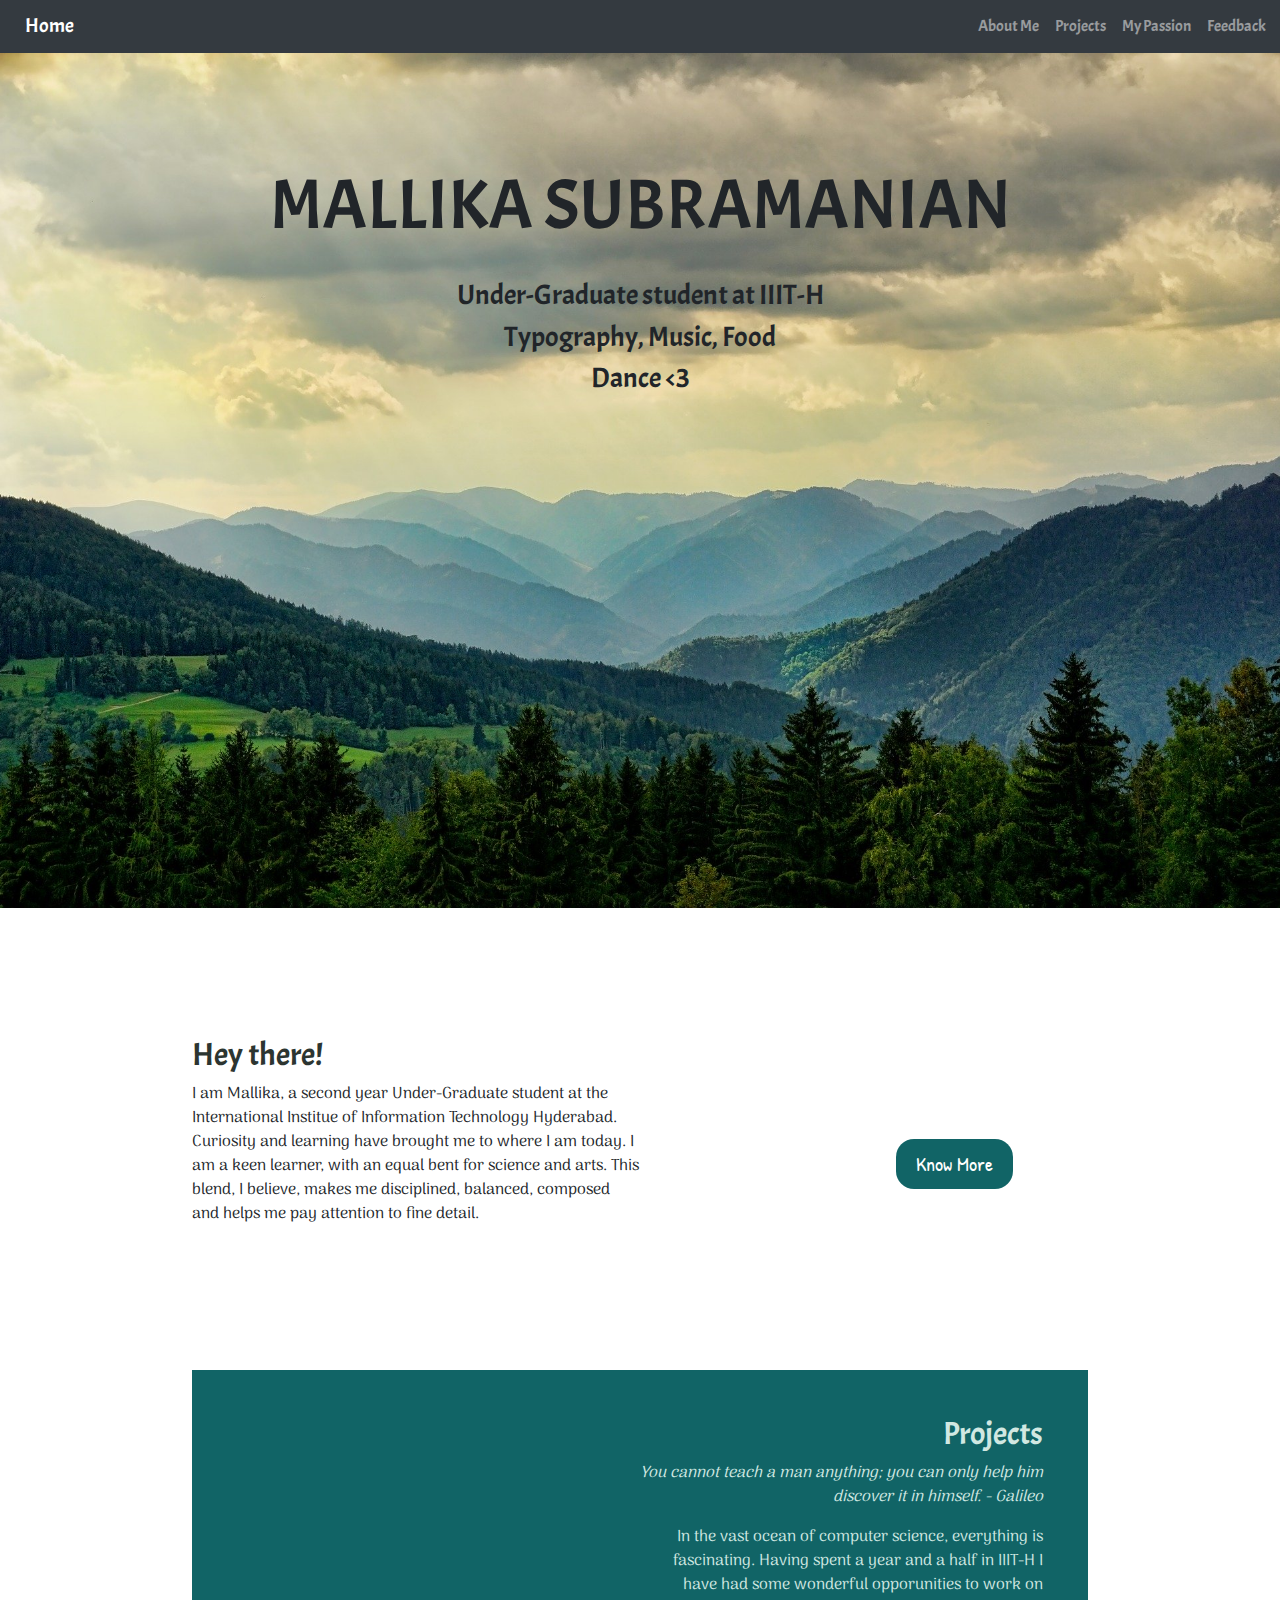
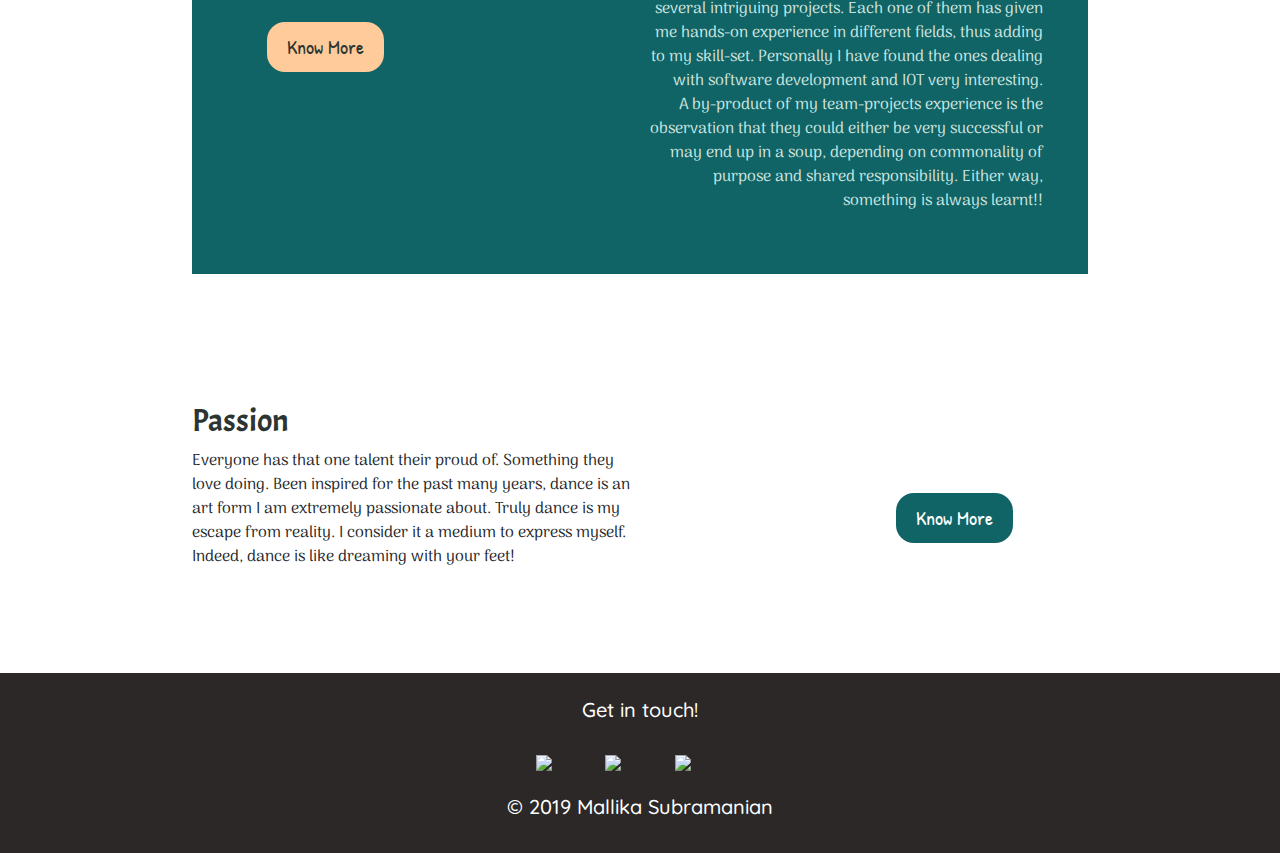
==== index.html @ 4d2db13b "Index.html" ====
<!DOCTYPE html>
<html lang="en" dir="ltr">
  <head>
    <meta charset="utf-8">
    <title>Mallika Subramanian</title>
    <meta name="viewport" content="width=device-width, initial-scale=1">
    <link rel="shortcut icon" href="../img/favicon-16x16.png" type="image/x-icon">
    

    <script src='https://ajax.googleapis.com/ajax/libs/jquery/3.1.1/jquery.min.js'></script>
    <link href="https://fonts.googleapis.com/css?family=Acme|Bangers|Boogaloo|Arima+Madurai:500|Indie+Flower|Markazi+Text|Quicksand|Special+Elite" rel="stylesheet">
    <link href="https://fonts.googleapis.com/css?family=Cookie|Quattrocento|Patrick+Hand|Roboto+Slab" rel="stylesheet">

    <!-- Required meta tags -->
    <meta charset="utf-8">
    <meta name="viewport" content="width=device-width, initial-scale=1, shrink-to-fit=no">

    <!-- Bootstrap CSS -->
    <link rel="stylesheet" href="https://stackpath.bootstrapcdn.com/bootstrap/4.3.1/css/bootstrap.min.css" integrity="sha384-ggOyR0iXCbMQv3Xipma34MD+dH/1fQ784/j6cY/iJTQUOhcWr7x9JvoRxT2MZw1T" crossorigin="anonymous">
    <link rel="stylesheet" href="../css/styles.css">

  </head>
  <body>

      <!-- Navigation bar -->
    <nav class="nav navbar-expand-lg navbar-dark bg-dark" style="z-index: 2;" id="fix">

     <a class="navbar-brand" href="index.html">Home</a>
     <button class="navbar-toggler" type="button" data-toggle="collapse" data-target="#navbarTogglerDemo02">
        <span class="navbar-toggler-icon"></span>
    </button>
      <div class="collapse navbar-collapse" id="navbarTogglerDemo02">
          <ul class="navbar-nav ml-auto">
            <li class="nav-item">
                <a class="nav-link" href="#index-about">About Me</a>
            </li>
            <li class="nav-item">
                <a class="nav-link" href="#index-projects">Projects</a>
            </li>
            <li class="nav-item">
                <a class="nav-link" href="#index-my-passion">My Passion</a>
            </li>
            <li class="nav-item">
                <a class="nav-link" href="./html/feedback.html">Feedback</a>
            </li>
        </ul>
      </div>
    </nav>

  <!-- *****************************TOP CONTAINER  ***********************************-->

    <div class="top-container container-fluid">
      <div class="text-center mallika container-fluid">
        <h1 class="name container-fluid" style="font-size: 5.5vw;">MALLIKA SUBRAMANIAN</h1>
        <br>
        <!-- <div class="mallikatext container-fluid"> -->
        <h3>Under-Graduate student at IIIT-H</h3>
        <h3>Typography, Music, Food</h3>
        <h3>Dance <3</h3>
        <!-- </div> -->
      </div>
    </div>

<div class="about-me container-fluid" id="index-about">
  <h2 class="about-me-heading">Hey there!</h2>
  <p class="about-me-content">
    I am Mallika, a second year Under-Graduate student at the International Institue of 
    Information Technology Hyderabad. <br>
    Curiosity and learning have brought me to where I am today. I am a keen learner, with an equal bent for science and arts.
    This blend, I believe, makes me disciplined, balanced, composed and helps me pay attention to fine detail.
  </p>
  <a href="./about.html" class="about-me-button butn">Know More</a>
</div>

<div class="projects container-fluid" id="index-projects">
  <div class="projects-sub">
  <h2 class="projects-heading">Projects</h2>
  <p class="projects-content">
    <em>You cannot teach a man anything; you can only help him discover it in himself. - Galileo </em>
  </p>
  <p class="projects-content">
    In the vast ocean of computer science, everything is fascinating. 
    Having spent a year and a half in IIIT-H I have had some wonderful opporunities to work on several intriguing projects. Each one of them
    has given me hands-on experience in different fields, thus adding to my skill-set. Personally I have found the ones dealing with software
    development and IOT very interesting. <br>
    A by-product of my team-projects experience is the observation that they could either be very successful or may end up in a soup, 
    depending on commonality of purpose and shared responsibility. Either way, something is always learnt!!
  </p>
  </div>
  <a href="./projects.html" class="projects-button butn">Know More</a>
</div>

<div class="my-passion container-fluid" id="index-my-passion">
    <h2 class="my-passion-heading">Passion</h2>
    <p class="my-passion-content">
        Everyone has that one talent their proud of. Something they love doing.
        Been inspired for the past many years, dance is an art form I am extremely
        passionate about. Truly dance is my escape from reality. I consider it a medium to express myself. 
        Indeed, dance is like dreaming with your feet! 
    </p>
    <a href="./passion.html" class="my-passion-button butn">Know More</a>
  </div>


    <!-- ************************** FOOTER ************************************************  -->
    <div class="footer2 container-fluid">
      <div class="footer-content">

      <h5>Get in touch!</h5>

      <div class="contact-links">
      <a href="https://www.facebook.com/mallika.subramanian.58">
        <img class="footer-img"src="https://www.fontfabric.com/wp-content/themes/ff-wp-templates/assets/images/icons/socials/fb.svg">
      </a>
      <a href="https://www.instagram.com/accounts/login/?hl=en">
        <img class="footer-img" src="https://www.fontfabric.com/wp-content/themes/ff-wp-templates/assets/images/icons/socials/insta.svg">
      </a>
      <a href="https://www.linkedin.com/in/mallika-subramanian-2607b116b/">
        <img class="footer-img"src="https://www.iconsdb.com/icons/preview/white/linkedin-6-xxl.png">
      </a>
      <a href="https://github.com/mallika2011">
        <img class="footer-img" src="https://www.iconsdb.com/icons/preview/white/github-11-xxl.png" alt="">
      </a>
      </div>
    <h5>© 2019 Mallika Subramanian</h5>

    </div>
    </div>




    <!--  **************************JAVASCRIPT ********************************************-->
    <!-- <script type="text/javascript" src="../js/sript.js"></script> -->
    <script type="text/javascript" src="../js/nav.js"></script>
    <script type="text/javascript" src="../js/carousel.js"></script>
    <script type="text/javascript" src="../js/like.js"></script>
    <script type="text/javascript" src="../js/change.js"></script>


    <!-- Optional JavaScript -->
    <!-- jQuery first, then Popper.js, then Bootstrap JS -->
    <script src="https://code.jquery.com/jquery-3.3.1.slim.min.js" integrity="sha384-q8i/X+965DzO0rT7abK41JStQIAqVgRVzpbzo5smXKp4YfRvH+8abtTE1Pi6jizo" crossorigin="anonymous"></script>
    <script src="https://cdnjs.cloudflare.com/ajax/libs/popper.js/1.14.7/umd/popper.min.js" integrity="sha384-UO2eT0CpHqdSJQ6hJty5KVphtPhzWj9WO1clHTMGa3JDZwrnQq4sF86dIHNDz0W1" crossorigin="anonymous"></script>
    <script src="https://stackpath.bootstrapcdn.com/bootstrap/4.3.1/js/bootstrap.min.js" integrity="sha384-JjSmVgyd0p3pXB1rRibZUAYoIIy6OrQ6VrjIEaFf/nJGzIxFDsf4x0xIM+B07jRM" crossorigin="anonymous"></script>
    <script src='../js/nav.js'></script>
    <script src='../js/carousel.js'></script>

  </body>
</html>
---- css/styles.css ----
html,body{
  margin: 0;
  height: 100%;
  border: 0;
  padding: 0;
  position: relative;
}

.butn {
  -webkit-border-radius: 18;
  -moz-border-radius: 18;
  border-radius: 18px;
  font-family: 'Patrick Hand', cursive;

  color: #ffffff;
  font-size: 20px;
  background: #116466;
  padding: 10px 20px 10px 20px;
  text-decoration: none;
  position: absolute;
  /* bottom: 0; */
}

.butn:hover {
  background: #d1e8e2;
  color: #ffffff;
  text-decoration: none;
}

.sticky {
  position: fixed;
  top: 0;
  width: 100%;
}

.add {
    color: white;
}

.enlarge{
  width: 100%;
}


nav{
  font-family: 'Acme', sans-serif;
  padding: .5%;
}
.navbar-brand{
  margin-left: 2%;
}


#fix{
  overflow: hidden;
}


.top-container{
   background-image: url("../img/home4.jpg");
    background-size: cover;
   background-position: center;
   height: 95%;
   /* opacity: 50%; */
   /* z-index: 1; */
    /* background-color: #116466;   */
}

.projects-top-container{
  height: 40%;
  background-color: #116466;
  padding-top: 5%;
  /* opacity: 50%; */
  /* z-index: 1; */
   /* background-color: #116466;   */
}

.mallika{
  width: 100%;
  font-family: 'Acme', sans-serif;
  position: relative;
  top: 10%;
  z-index: 1;

}

.name{
  width: 100%;
  font-size:4vw;
  padding-top: 2%;
}

.content{
  font-size: 70%;
}


.header{
  font-family: 'Acme', sans-serif;
  font-size: 50px;
}

.middle{
  background-color: #ffe0e0;
  padding-bottom:5%;

}

.middle-container{
  margin: 5%;
  border: 5px;
}

.middle-text{
  /* font-family: 'Markazi Text', serif; */
  font-family: 'Arima Madurai', cursive;

  font-size: 30px;
  margin: 5%;
  left:15%;

}

.middle-container-2{
  margin: 5%;
  border: 5px;
}

.middle-container-2-text{
  /* font-family: 'Markazi Text', serif; */
  font-family: 'Arima Madurai', cursive;

  font-size: 30px;
  margin: 5%;
  left:15%;
}

.middle-container-3{
  margin: 5%;
  border: 5px;

}

.middle-container-3-text{
  /* font-family: 'Markazi Text', serif; */
  font-family: 'Arima Madurai', cursive;

  margin: 5%;
  left:15%;
  font-size: 30px;

}

.about-me
{
  margin-top: 5%;
  margin-bottom: 5%;
  padding-left: 15%;
  padding-right: 15%;
  padding-top: 5%;
  padding-bottom:5% ;
  position: relative;
}

.about-me-heading
{
  font-family: 'Acme', sans-serif;
  /* color: #116466; */
  color: #2C3531;
}
.about-me-content
{
  font-family: 'Arima Madurai', cursive;
  width: 50%;
}

.about-me-button
{
  position: absolute;
  left: 70%;
  top: 50%;
}

.projects
{
  margin-top: 5%;
  margin-bottom: 5%;
  padding-left: 15%;
  padding-right: 15%;
  position: relative;
}

.projects-sub
{
  text-align: right;
  background-color: #116466;
  padding: 5%;
}

.projects-heading
{
  font-family: 'Acme', sans-serif;
  /* color: #116466; */
  color: #D1E8E2;
}
.projects-content
{
  font-family: 'Arima Madurai', cursive;
  width: 50%;
  margin-left:50% ;
  color: #D1E8E2;
}

.projects-button
{
  position: absolute;
  color:#2C3531 ;
  background: #ffcb9a;
  right: 70%;
  top: 50%;
}

.my-passion
{
  margin-top: 5%;
  margin-bottom: 5%;
  padding-left: 15%;
  padding-right: 15%;
  position: relative;
  padding-top: 5%;
  padding-bottom:5% ;
}

.my-passion-heading
{
  font-family: 'Acme', sans-serif;
  /* color: #116466; */
  color: #2C3531;
}
.my-passion-content
{
  font-family: 'Arima Madurai', cursive;
  width: 50%;
}

.my-passion-button
{
  position: absolute;
  left: 70%;
  top: 50%;
}







.footer2{
  background-color: #2c2828;
  /* font-family: 'Acme', sans-serif; */
  font-family: 'Quicksand', serif;
  padding:2%;
  height: auto;
  color: white;
  text-align: center;
  margin-top: -40px;
  bottom: 0;
  border: 10%;
}

.footer2 h5{
  color: white;
  /* margin: 5%; */
}

.contact-links{
  padding: 0;
}

.footer-img{
  /*   position: relative; */
  align-content: center;
  width: 3%;
  display: inline;
  /* margin: 10%; */
  margin: 2%;
}

.footer-content{
  position: relative;
  top:20%;

}

.footer-img:hover{
  width:3.5%;
}

.like{
  display: inline;
}


/*****************************ABOUT ********************************/
.about-body{
  /* background-color: #ebd5d5; */
  /* background-color: #00030C; */
  /* background-color: #116466; */
  background-color: #2C3531;
}

.profile{
  margin: 5% 15%;
  width: 100%;
  height: 100%;

}

.profile-img{
  float: left;
  width: 40%;
  border-radius: 2%;
  margin-left: 10%;
  margin-right: 5%;
  margin-top:10%;
  margin-bottom: 5%;


}

.about-content{

  font-family: 'Roboto Slab', serif;
  /* font-family: 'Arima Madurai', cursive; */
  z-index: -1;
  color: white;
  font-size: 120%;
  position: relative;
  margin-left: 5%;
  margin-right: 5%;
  margin-top: 2%;
  margin-bottom: 20%;
  padding-top: 10%;

}


/*****************************PASSION *********************************/
.bg{
  position: absolute;
   z-index: -1;
   top: 0;
   bottom: 0;
   left: 0;
   right: 0;
   background-image: url("https://www.zastavki.com/pictures/originals/2014/World___India____Indian_landscape_062772_.jpg");
   background-size: contain ;
   opacity: 0.7;

   width: 100%;
   height: 100%;
   padding: 10%;
}
.passion-body{
    position: relative;
    z-index: 1;
}
.passion-content{
  width: 40%;
  margin-top: 3%;
  color:black;
  font-size: 1.75em;
}

.passion-content p{

  /* font-family: 'Roboto Slab', serif; */
  font-family: 'Arima Madurai', cursive;

}

.image-carousel{
  /* background-color: pink; */
  height: 70%;
  width: auto;
  margin-bottom:5%;
  margin-left:5%;
  margin-right: 5%;
  margin-top: 2%;
  padding-bottom:0;

}

.image-carousel h3{
  margin-top: 3%;
  color:black;
  font-family: 'Righteous', cursive;
  /* font-family: 'Kaushan Script', cursive; */
}

.mySlides{
    /* height: 120%; */
    height: 70%;
    width: auto;
    max-width: 90%;

}

/* ************************Feedback ************************************** */
.contact-body{
  background-color: #d1e8e2;
  height: 100%;
  width: 100%;
}

.feedback-content{
  /* height: 100%; */
  padding-top: 7%;
  /* height: 30%; */
  padding-bottom: 7%;
  margin-bottom: 5%;
  /* background-color: #ffcb9a; */
  background-color: #116466;
  color: #f4f7f8;
}

.feedback-content h1{
  font-size: 3vw;
}

.feedback-content h3{
  font-family: 'Special Elite', cursive;
  margin-bottom: 5%;
  font-size: 2.5vw;
}

.feedback-table{

  margin: 10%;
  /* margin-left: 15%; */
  width: 50%;
  height: auto;
  font-size: 30px;
  margin-left: auto;
  margin-right: auto;
  border-collapse: collapse;

}

.feedback-table td{
  /* border-style: solid; */
  padding: 2%;
  margin: 2%;

}

#tableheading{
  font-family: 'Special Elite', cursive;

}

#prof{
  font-family: 'Special Elite', cursive;
}

#name{
  font-family: 'Special Elite', cursive;
}

#skill{
  font-family: 'Special Elite', cursive;
}




.likes{
  /* padding-top: 5%; */
  height: 50%;
  /* font-size: 3vw; */
}
.like-img{
  align-content: center;
  text-align: center;
  font-size:48px;
}

.likescount{
  font-size: 2vw;
  font-family: 'Acme', sans-serif;
  color: black;

}

.form-style-5{
  top: 10%;
	max-width: 70%;
	padding: 10px 20px;
	background: #f4f7f8;
	margin: 10px auto;
	padding: 20px;
	background: #f4f7f8;
	border-radius: 8px;
	font-family: 'Boogaloo', cursive;
}
.form-style-5 fieldset{
	border: none;
}
.form-style-5 legend {
	font-size: 1.4em;
	margin-bottom: 10px;
}
.form-style-5 label {
	display: block;
	margin-bottom: 8px;
}
.form-style-5 input[type="text"],
.form-style-5 input[type="date"],
.form-style-5 input[type="datetime"],
.form-style-5 input[type="email"],
.form-style-5 input[type="number"],
.form-style-5 input[type="search"],
.form-style-5 input[type="time"],
.form-style-5 input[type="url"],
.form-style-5 textarea,
.form-style-5 select {
	font-family: Georgia, "Times New Roman", Times, serif;
	background: rgba(255,255,255,.1);
	border: none;
	border-radius: 4px;
	font-size: 15px;
	margin: 0;
	outline: 0;
	padding: 10px;
	width: 100%;
	box-sizing: border-box;
	-webkit-box-sizing: border-box;
	-moz-box-sizing: border-box;
	background-color: #e8eeef;
	color:#8a97a0;
	-webkit-box-shadow: 0 1px 0 rgba(0,0,0,0.03) inset;
	box-shadow: 0 1px 0 rgba(0,0,0,0.03) inset;
	margin-bottom: 30px;
}
.form-style-5 input[type="text"]:focus,
.form-style-5 input[type="date"]:focus,
.form-style-5 input[type="datetime"]:focus,
.form-style-5 input[type="email"]:focus,
.form-style-5 input[type="number"]:focus,
.form-style-5 input[type="search"]:focus,
.form-style-5 input[type="time"]:focus,
.form-style-5 input[type="url"]:focus,
.form-style-5 textarea:focus,
.form-style-5 select:focus{
	background: #d2d9dd;
}
.form-style-5 select{
	-webkit-appearance: menulist-button;
	height:35px;
}
.form-style-5 .number {
	background: #116466;
	color: #fff;
	height: 30px;
	width: 30px;
	display: inline-block;
	font-size: 0.8em;
	margin-right: 4px;
	line-height: 30px;
	text-align: center;
	text-shadow: 0 1px 0 rgba(255,255,255,0.2);
	border-radius: 15px 15px 15px 0px;
}

.form-style-5 input[type="submit"],
.form-style-5 input[type="button"]
{
	position: relative;
	display: block;
	padding: 19px 39px 18px 39px;
	color: #FFF;
	margin: 0 auto;
	background: #116466;
	font-size: 18px;
	text-align: center;
	font-style: normal;
	width: 100%;
	border: 1px solid #16a085;
	border-width: 1px 1px 3px;
	margin-bottom: 10px;
}
.form-style-5 input[type="submit"]:hover,
.form-style-5 input[type="button"]:hover
{
	background: #16a085;
}


th{
    background: #116466 ;
    border: 2px solid black;
    padding: 10px;
}
td{
    border: 2px solid black;
    padding: 10px;
    /* font-family: 'Roboto Slab', serif; */
    font-family: 'Arima Madurai', cursive;
}





/********************************gallery ********************************/
.gallery-body{

  background-image: url("https://wallpapermemory.com/uploads/654/gallery-background-hd-1920x1200-193330.jpg");
  background-size: cover;

}

.galleryy{
  padding: 5%;
}

.gal{
  width: 20%;
  margin: 2%;
  border-radius: 4%;
}

.gal:hover{
  opacity: 0.7;

}

.profile{
  display: inline;
  margin-left: 2%;
  margin-right: 0;
  width: 25%;
}


.galleryhead
{
  margin-top: 5%;
  color: black;
  font-family: 'Merienda One', cursive;
}
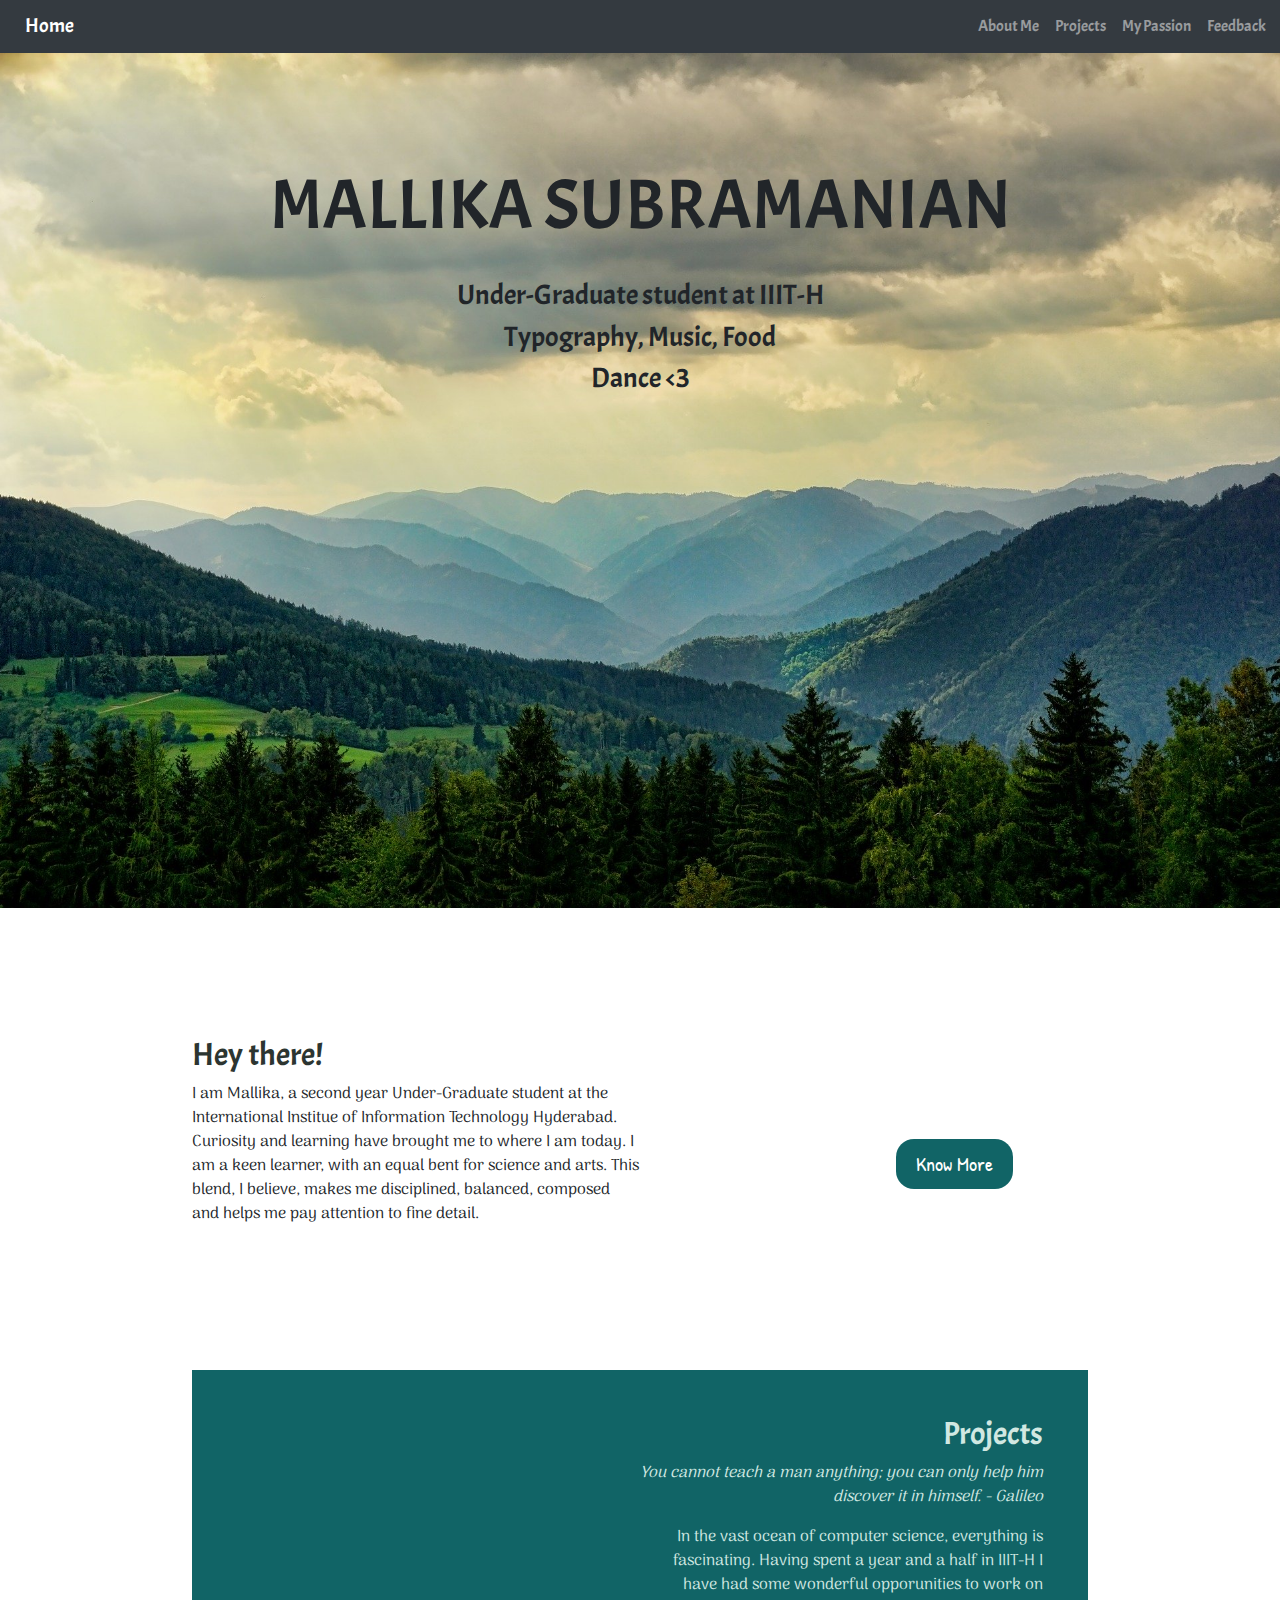
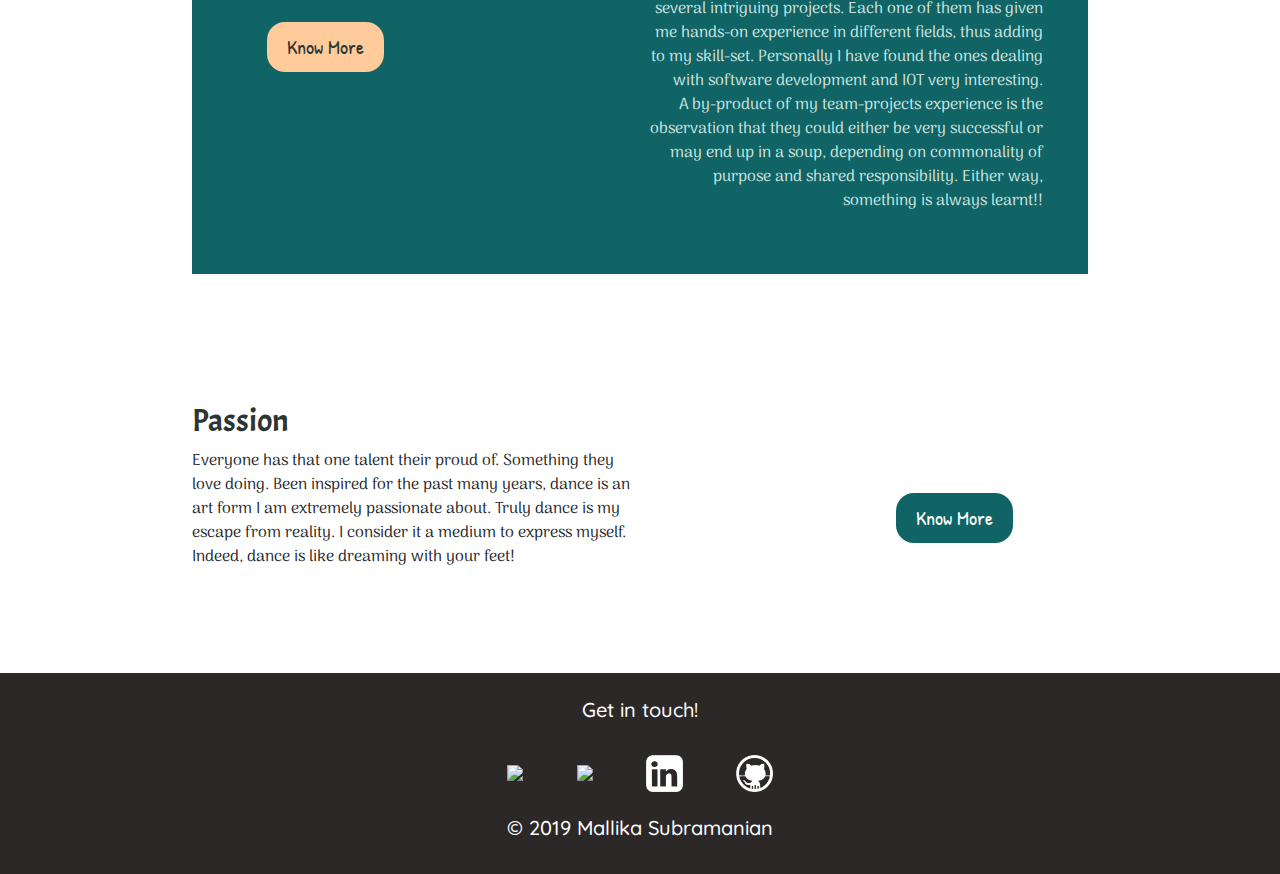
==== commit 9d379184: "Footer changes" ====
--- a/index.html
+++ b/index.html
@@ -4,7 +4,7 @@
     <meta charset="utf-8">
     <title>Mallika Subramanian</title>
     <meta name="viewport" content="width=device-width, initial-scale=1">
-    <link rel="shortcut icon" href="../img/favicon-16x16.png" type="image/x-icon">
+    <link rel="shortcut icon" href="./img/favicon-16x16.png" type="image/x-icon">
     
 
     <script src='https://ajax.googleapis.com/ajax/libs/jquery/3.1.1/jquery.min.js'></script>
@@ -17,7 +17,7 @@
 
     <!-- Bootstrap CSS -->
     <link rel="stylesheet" href="https://stackpath.bootstrapcdn.com/bootstrap/4.3.1/css/bootstrap.min.css" integrity="sha384-ggOyR0iXCbMQv3Xipma34MD+dH/1fQ784/j6cY/iJTQUOhcWr7x9JvoRxT2MZw1T" crossorigin="anonymous">
-    <link rel="stylesheet" href="../css/styles.css">
+    <link rel="stylesheet" href="./css/styles.css">
 
   </head>
   <body>
@@ -69,7 +69,7 @@
     Curiosity and learning have brought me to where I am today. I am a keen learner, with an equal bent for science and arts.
     This blend, I believe, makes me disciplined, balanced, composed and helps me pay attention to fine detail.
   </p>
-  <a href="./about.html" class="about-me-button butn">Know More</a>
+  <a href="./html/about.html" class="about-me-button butn">Know More</a>
 </div>
 
 <div class="projects container-fluid" id="index-projects">
@@ -87,7 +87,7 @@
     depending on commonality of purpose and shared responsibility. Either way, something is always learnt!!
   </p>
   </div>
-  <a href="./projects.html" class="projects-button butn">Know More</a>
+  <a href="./html/projects.html" class="projects-button butn">Know More</a>
 </div>
 
 <div class="my-passion container-fluid" id="index-my-passion">
@@ -98,7 +98,7 @@
         passionate about. Truly dance is my escape from reality. I consider it a medium to express myself. 
         Indeed, dance is like dreaming with your feet! 
     </p>
-    <a href="./passion.html" class="my-passion-button butn">Know More</a>
+    <a href="./html/passion.html" class="my-passion-button butn">Know More</a>
   </div>
 
 
@@ -116,10 +116,10 @@
         <img class="footer-img" src="https://www.fontfabric.com/wp-content/themes/ff-wp-templates/assets/images/icons/socials/insta.svg">
       </a>
       <a href="https://www.linkedin.com/in/mallika-subramanian-2607b116b/">
-        <img class="footer-img"src="https://www.iconsdb.com/icons/preview/white/linkedin-6-xxl.png">
-      </a>
+        <img class="footer-img"src="./img/linkedinwhite.png">
+      </a>  
       <a href="https://github.com/mallika2011">
-        <img class="footer-img" src="https://www.iconsdb.com/icons/preview/white/github-11-xxl.png" alt="">
+        <img class="footer-img" src="./img/githubwhite.png" alt="">
       </a>
       </div>
     <h5>© 2019 Mallika Subramanian</h5>
@@ -131,11 +131,11 @@
 
 
     <!--  **************************JAVASCRIPT ********************************************-->
-    <!-- <script type="text/javascript" src="../js/sript.js"></script> -->
-    <script type="text/javascript" src="../js/nav.js"></script>
-    <script type="text/javascript" src="../js/carousel.js"></script>
-    <script type="text/javascript" src="../js/like.js"></script>
-    <script type="text/javascript" src="../js/change.js"></script>
+    <!-- <script type="text/javascript" src="./js/sript.js"></script> -->
+    <script type="text/javascript" src="./js/nav.js"></script>
+    <script type="text/javascript" src="./js/carousel.js"></script>
+    <script type="text/javascript" src="./js/like.js"></script>
+    <script type="text/javascript" src="./js/change.js"></script>
 
 
     <!-- Optional JavaScript -->
@@ -143,8 +143,8 @@
     <script src="https://code.jquery.com/jquery-3.3.1.slim.min.js" integrity="sha384-q8i/X+965DzO0rT7abK41JStQIAqVgRVzpbzo5smXKp4YfRvH+8abtTE1Pi6jizo" crossorigin="anonymous"></script>
     <script src="https://cdnjs.cloudflare.com/ajax/libs/popper.js/1.14.7/umd/popper.min.js" integrity="sha384-UO2eT0CpHqdSJQ6hJty5KVphtPhzWj9WO1clHTMGa3JDZwrnQq4sF86dIHNDz0W1" crossorigin="anonymous"></script>
     <script src="https://stackpath.bootstrapcdn.com/bootstrap/4.3.1/js/bootstrap.min.js" integrity="sha384-JjSmVgyd0p3pXB1rRibZUAYoIIy6OrQ6VrjIEaFf/nJGzIxFDsf4x0xIM+B07jRM" crossorigin="anonymous"></script>
-    <script src='../js/nav.js'></script>
-    <script src='../js/carousel.js'></script>
+    <script src='./js/nav.js'></script>
+    <script src='./js/carousel.js'></script>
 
   </body>
 </html>
